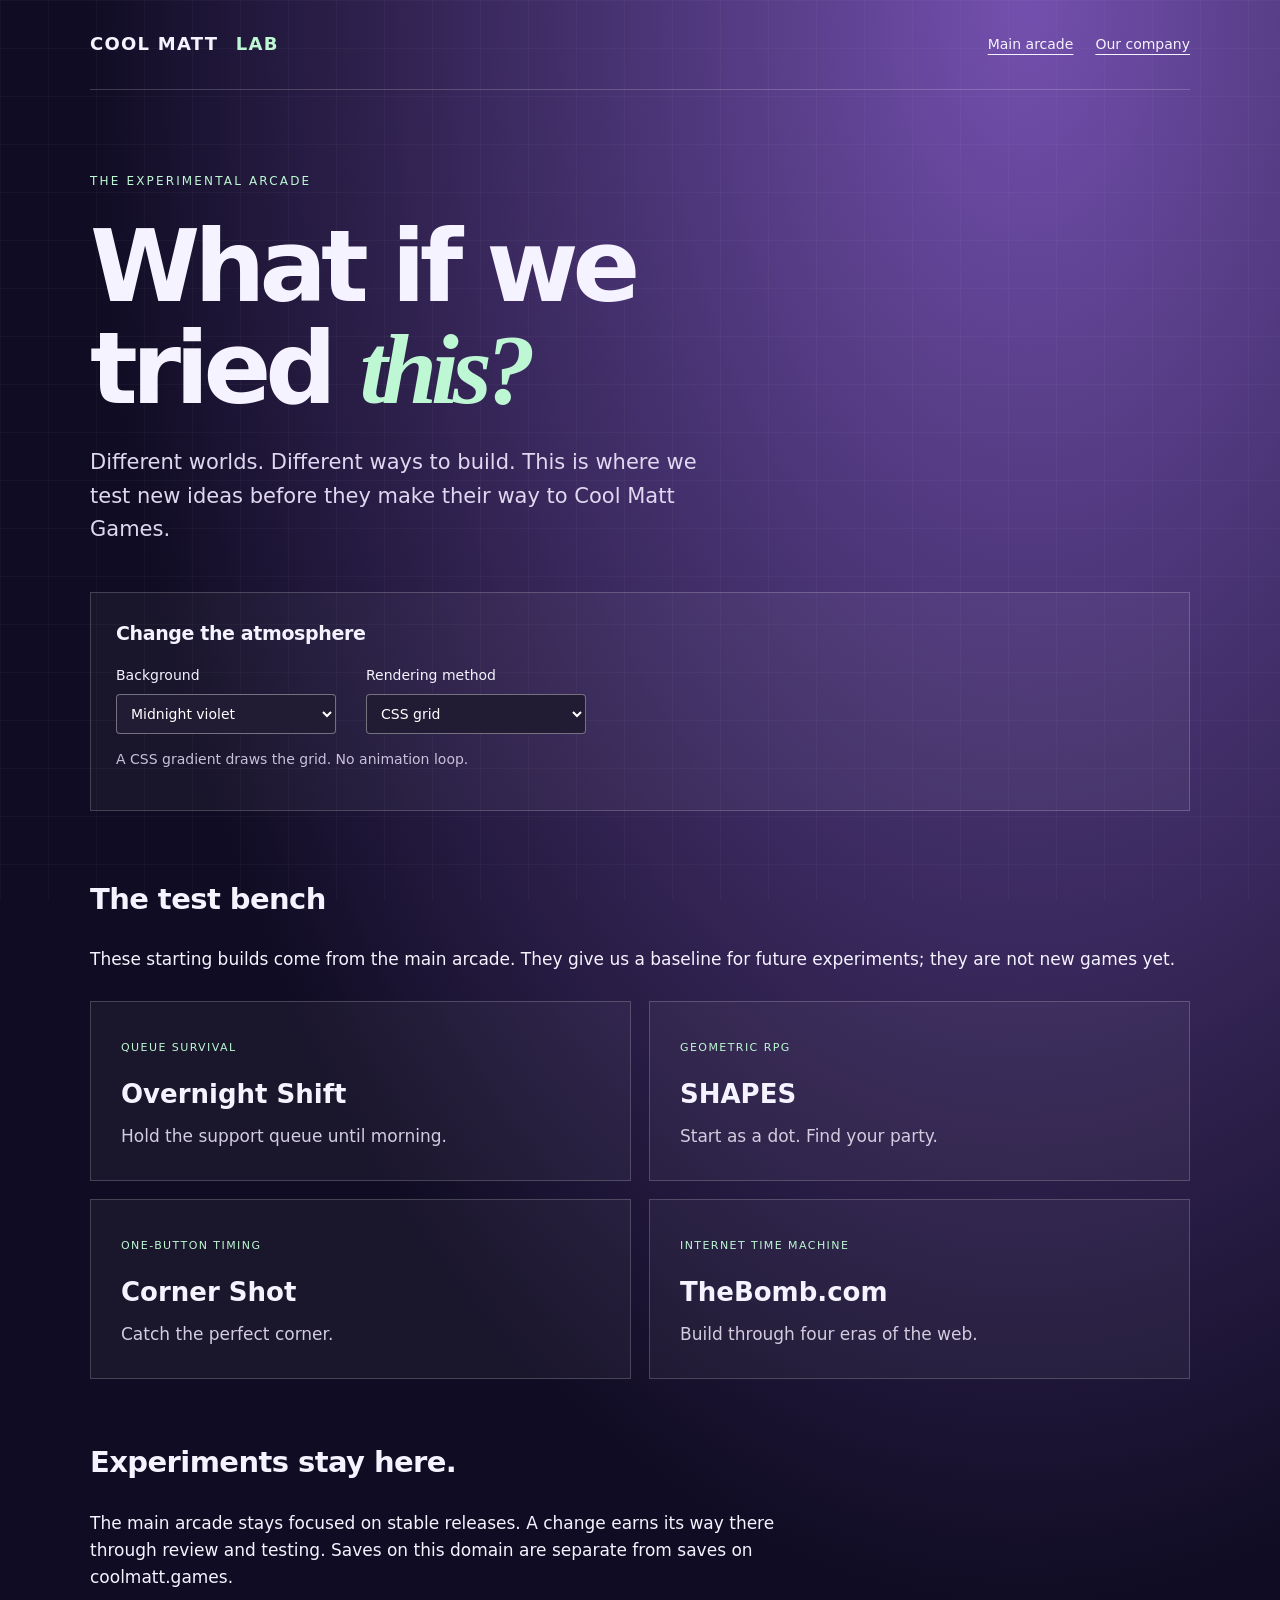
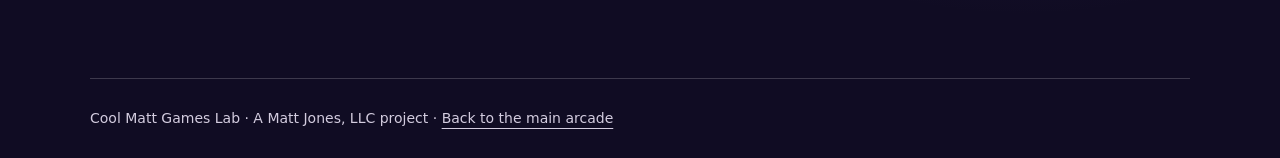
==== index.html @ 9b347f87 "Create experimental arcade with background and rendering controls" ====
<!doctype html><html lang="en"><head><meta charset="utf-8"><meta name="viewport" content="width=device-width,initial-scale=1"><title>Cool Matt Games Lab | Experimental arcade</title><meta name="description" content="The experimental side of Cool Matt Games. Test games, alternate backgrounds, and new ways to build."><link rel="canonical" href="https://coolmattgames.io/"><link rel="icon" href="favicon.svg"><link rel="stylesheet" href="assets/lab.css"><script defer src="assets/lab.js"></script></head><body data-theme="midnight"><canvas id="sky" aria-hidden="true"></canvas><header><a class="brand" href="./">COOL MATT <b>LAB</b></a><nav aria-label="Main"><a href="https://coolmatt.games">Main arcade</a><a href="https://matt-jones.org">Our company</a></nav></header><main><p class="eyebrow">THE EXPERIMENTAL ARCADE</p><h1>What if we<br>tried <em>this?</em></h1><p class="intro">Different worlds. Different ways to build. This is where we test new ideas before they make their way to Cool Matt Games.</p><section class="controls" aria-labelledby="controls-title"><h2 id="controls-title">Change the atmosphere</h2><div><label>Background <select id="theme"><option value="midnight">Midnight violet</option><option value="ocean">Deep ocean</option><option value="ember">Ember glow</option></select></label><label>Rendering method <select id="renderer"><option value="css">CSS grid</option><option value="canvas">Canvas stars</option><option value="plain">Plain background</option></select></label></div><p id="method" aria-live="polite">A CSS gradient draws the grid. No animation loop.</p></section><section aria-labelledby="games-title"><h2 id="games-title">The test bench</h2><p>These starting builds come from the main arcade. They give us a baseline for future experiments; they are not new games yet.</p><div class="games"><a href="games/overnight-shift/"><span>QUEUE SURVIVAL</span><h3>Overnight Shift</h3><p>Hold the support queue until morning.</p></a><a href="games/shapes/"><span>GEOMETRIC RPG</span><h3>SHAPES</h3><p>Start as a dot. Find your party.</p></a><a href="games/corner-shot/"><span>ONE-BUTTON TIMING</span><h3>Corner Shot</h3><p>Catch the perfect corner.</p></a><a href="games/thebomb/"><span>INTERNET TIME MACHINE</span><h3>TheBomb.com</h3><p>Build through four eras of the web.</p></a></div></section><section class="note"><h2>Experiments stay here.</h2><p>The main arcade stays focused on stable releases. A change earns its way there through review and testing. Saves on this domain are separate from saves on coolmatt.games.</p></section></main><footer>Cool Matt Games Lab · A Matt Jones, LLC project · <a href="https://coolmatt.games">Back to the main arcade</a></footer></body></html>
---- assets/lab.css ----
:root{font:17px/1.6 system-ui,sans-serif;color:#f5f3ff;background:#100c23}*{box-sizing:border-box}body{margin:0;--glow:#7350ae;--accent:#bdf7d3;background:radial-gradient(ellipse at 80% 0%,var(--glow),transparent 65%),#100c23;min-height:100vh}body[data-theme=ocean]{--glow:#165c77;--accent:#85edff}body[data-theme=ember]{--glow:#863f33;--accent:#ffd6a0}body::before{content:"";position:fixed;inset:0;pointer-events:none;background-image:linear-gradient(#ffffff08 1px,transparent 1px),linear-gradient(90deg,#ffffff08 1px,transparent 1px);background-size:48px 48px}body[data-renderer=canvas]::before,body[data-renderer=plain]::before{display:none}a{color:inherit;text-underline-offset:5px}a:focus-visible,select:focus-visible{outline:3px solid var(--accent);outline-offset:5px}header,main,footer{position:relative;width:min(1100px,calc(100% - 48px));margin:auto}header{display:flex;align-items:center;justify-content:space-between;padding:30px 0;border-bottom:1px solid #ffffff30}.brand{text-decoration:none;font-size:18px;font-weight:800;letter-spacing:.07em}.brand b{color:var(--accent);margin-left:10px}nav{display:flex;gap:22px;font-size:14px}main{padding:70px 0}.eyebrow{font-size:12px;letter-spacing:.18em;color:var(--accent)}h1{font-size:clamp(52px,8vw,100px);letter-spacing:-.06em;line-height:1.02;margin:25px 0}h1 em{font-family:Georgia,serif;color:var(--accent)}.intro{max-width:620px;font-size:21px;color:#dfd8f0}.controls{margin:45px 0 65px;padding:25px;background:#ffffff0a;border:1px solid #ffffff30}.controls h2{font-size:19px;margin-top:0}.controls>div{display:flex;gap:30px;flex-wrap:wrap}label{font-size:14px;display:grid;gap:8px}select{font:inherit;padding:10px;background:#211b33;color:white;border:1px solid #ffffff60;border-radius:4px;min-width:220px}.controls p{font-size:14px;color:#c9c1db}h2{font-weight:600;font-size:29px;letter-spacing:-.02em}.games{display:grid;grid-template-columns:repeat(2,1fr);gap:18px;margin-top:28px}.games a{display:block;background:#ffffff0b;border:1px solid #ffffff30;padding:30px;text-decoration:none}.games a:hover{border-color:var(--accent);background:#ffffff12}.games span{font-size:11px;letter-spacing:.13em;color:var(--accent)}.games h3{font-size:26px;margin:14px 0 8px}.games p{margin:0;color:#d3ccdf}.note{margin-top:60px;max-width:750px}footer{font-size:14px;padding:28px 0;border-top:1px solid #ffffff30;color:#d3ccdf}#sky{position:fixed;inset:0;width:100%;height:100%;pointer-events:none;display:none}body[data-renderer=canvas] #sky{display:block}@media(max-width:600px){header{align-items:flex-start;gap:20px;flex-direction:column}main{padding-top:40px}.games{grid-template-columns:1fr}.controls>div{flex-direction:column}.intro{font-size:18px}}
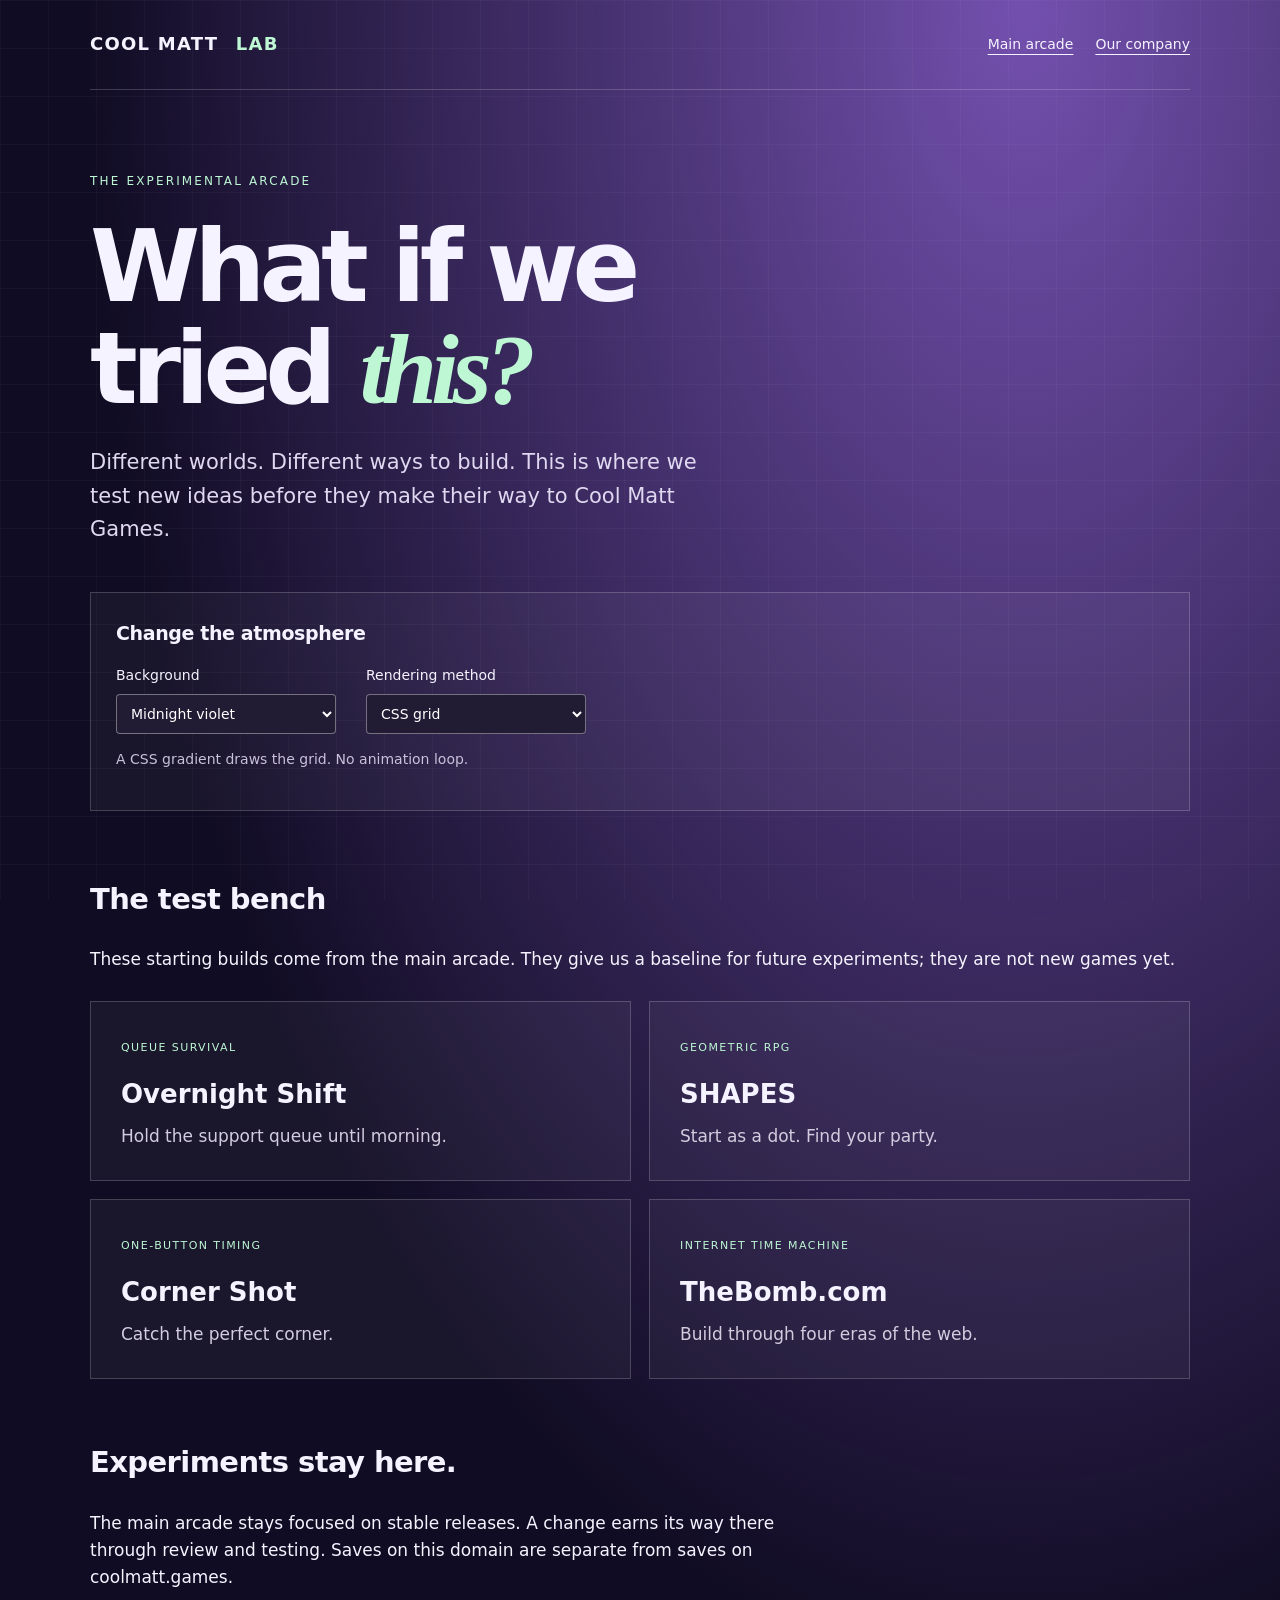
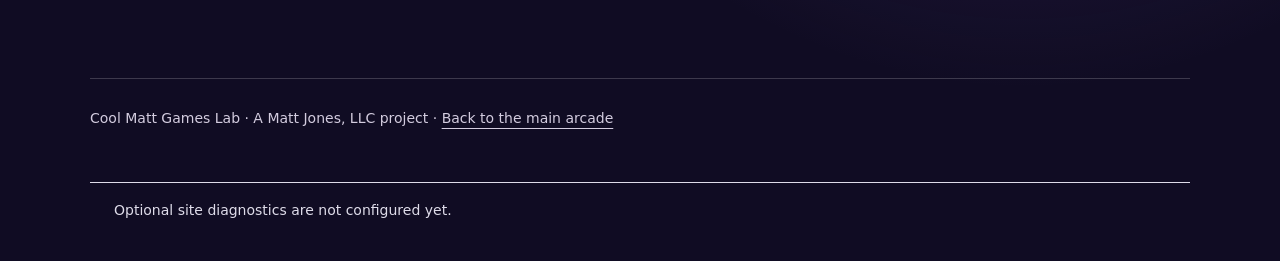
==== commit ff84d1ef: "Add isolated lab monitoring and release script" ====
--- a/index.html
+++ b/index.html
@@ -1 +1,3 @@
-<!doctype html><html lang="en"><head><meta charset="utf-8"><meta name="viewport" content="width=device-width,initial-scale=1"><title>Cool Matt Games Lab | Experimental arcade</title><meta name="description" content="The experimental side of Cool Matt Games. Test games, alternate backgrounds, and new ways to build."><link rel="canonical" href="https://coolmattgames.io/"><link rel="icon" href="favicon.svg"><link rel="stylesheet" href="assets/lab.css"><script defer src="assets/lab.js"></script></head><body data-theme="midnight"><canvas id="sky" aria-hidden="true"></canvas><header><a class="brand" href="./">COOL MATT <b>LAB</b></a><nav aria-label="Main"><a href="https://coolmatt.games">Main arcade</a><a href="https://matt-jones.org">Our company</a></nav></header><main><p class="eyebrow">THE EXPERIMENTAL ARCADE</p><h1>What if we<br>tried <em>this?</em></h1><p class="intro">Different worlds. Different ways to build. This is where we test new ideas before they make their way to Cool Matt Games.</p><section class="controls" aria-labelledby="controls-title"><h2 id="controls-title">Change the atmosphere</h2><div><label>Background <select id="theme"><option value="midnight">Midnight violet</option><option value="ocean">Deep ocean</option><option value="ember">Ember glow</option></select></label><label>Rendering method <select id="renderer"><option value="css">CSS grid</option><option value="canvas">Canvas stars</option><option value="plain">Plain background</option></select></label></div><p id="method" aria-live="polite">A CSS gradient draws the grid. No animation loop.</p></section><section aria-labelledby="games-title"><h2 id="games-title">The test bench</h2><p>These starting builds come from the main arcade. They give us a baseline for future experiments; they are not new games yet.</p><div class="games"><a href="games/overnight-shift/"><span>QUEUE SURVIVAL</span><h3>Overnight Shift</h3><p>Hold the support queue until morning.</p></a><a href="games/shapes/"><span>GEOMETRIC RPG</span><h3>SHAPES</h3><p>Start as a dot. Find your party.</p></a><a href="games/corner-shot/"><span>ONE-BUTTON TIMING</span><h3>Corner Shot</h3><p>Catch the perfect corner.</p></a><a href="games/thebomb/"><span>INTERNET TIME MACHINE</span><h3>TheBomb.com</h3><p>Build through four eras of the web.</p></a></div></section><section class="note"><h2>Experiments stay here.</h2><p>The main arcade stays focused on stable releases. A change earns its way there through review and testing. Saves on this domain are separate from saves on coolmatt.games.</p></section></main><footer>Cool Matt Games Lab · A Matt Jones, LLC project · <a href="https://coolmatt.games">Back to the main arcade</a></footer></body></html>+<!doctype html><html lang="en"><head><meta charset="utf-8"><meta name="viewport" content="width=device-width,initial-scale=1"><title>Cool Matt Games Lab | Experimental arcade</title><meta name="description" content="The experimental side of Cool Matt Games. Test games, alternate backgrounds, and new ways to build."><link rel="canonical" href="https://coolmattgames.io/"><link rel="icon" href="favicon.svg"><link rel="stylesheet" href="assets/lab.css"><script defer src="assets/lab.js"></script><script defer src="./assets/monitoring-config.js"></script>
+<script defer src="./assets/monitoring.js"></script>
+</head><body data-theme="midnight"><canvas id="sky" aria-hidden="true"></canvas><header><a class="brand" href="./">COOL MATT <b>LAB</b></a><nav aria-label="Main"><a href="https://coolmatt.games">Main arcade</a><a href="https://matt-jones.org">Our company</a></nav></header><main><p class="eyebrow">THE EXPERIMENTAL ARCADE</p><h1>What if we<br>tried <em>this?</em></h1><p class="intro">Different worlds. Different ways to build. This is where we test new ideas before they make their way to Cool Matt Games.</p><section class="controls" aria-labelledby="controls-title"><h2 id="controls-title">Change the atmosphere</h2><div><label>Background <select id="theme"><option value="midnight">Midnight violet</option><option value="ocean">Deep ocean</option><option value="ember">Ember glow</option></select></label><label>Rendering method <select id="renderer"><option value="css">CSS grid</option><option value="canvas">Canvas stars</option><option value="plain">Plain background</option></select></label></div><p id="method" aria-live="polite">A CSS gradient draws the grid. No animation loop.</p></section><section aria-labelledby="games-title"><h2 id="games-title">The test bench</h2><p>These starting builds come from the main arcade. They give us a baseline for future experiments; they are not new games yet.</p><div class="games"><a href="games/overnight-shift/"><span>QUEUE SURVIVAL</span><h3>Overnight Shift</h3><p>Hold the support queue until morning.</p></a><a href="games/shapes/"><span>GEOMETRIC RPG</span><h3>SHAPES</h3><p>Start as a dot. Find your party.</p></a><a href="games/corner-shot/"><span>ONE-BUTTON TIMING</span><h3>Corner Shot</h3><p>Catch the perfect corner.</p></a><a href="games/thebomb/"><span>INTERNET TIME MACHINE</span><h3>TheBomb.com</h3><p>Build through four eras of the web.</p></a></div></section><section class="note"><h2>Experiments stay here.</h2><p>The main arcade stays focused on stable releases. A change earns its way there through review and testing. Saves on this domain are separate from saves on coolmatt.games.</p></section></main><footer>Cool Matt Games Lab · A Matt Jones, LLC project · <a href="https://coolmatt.games">Back to the main arcade</a></footer></body></html>
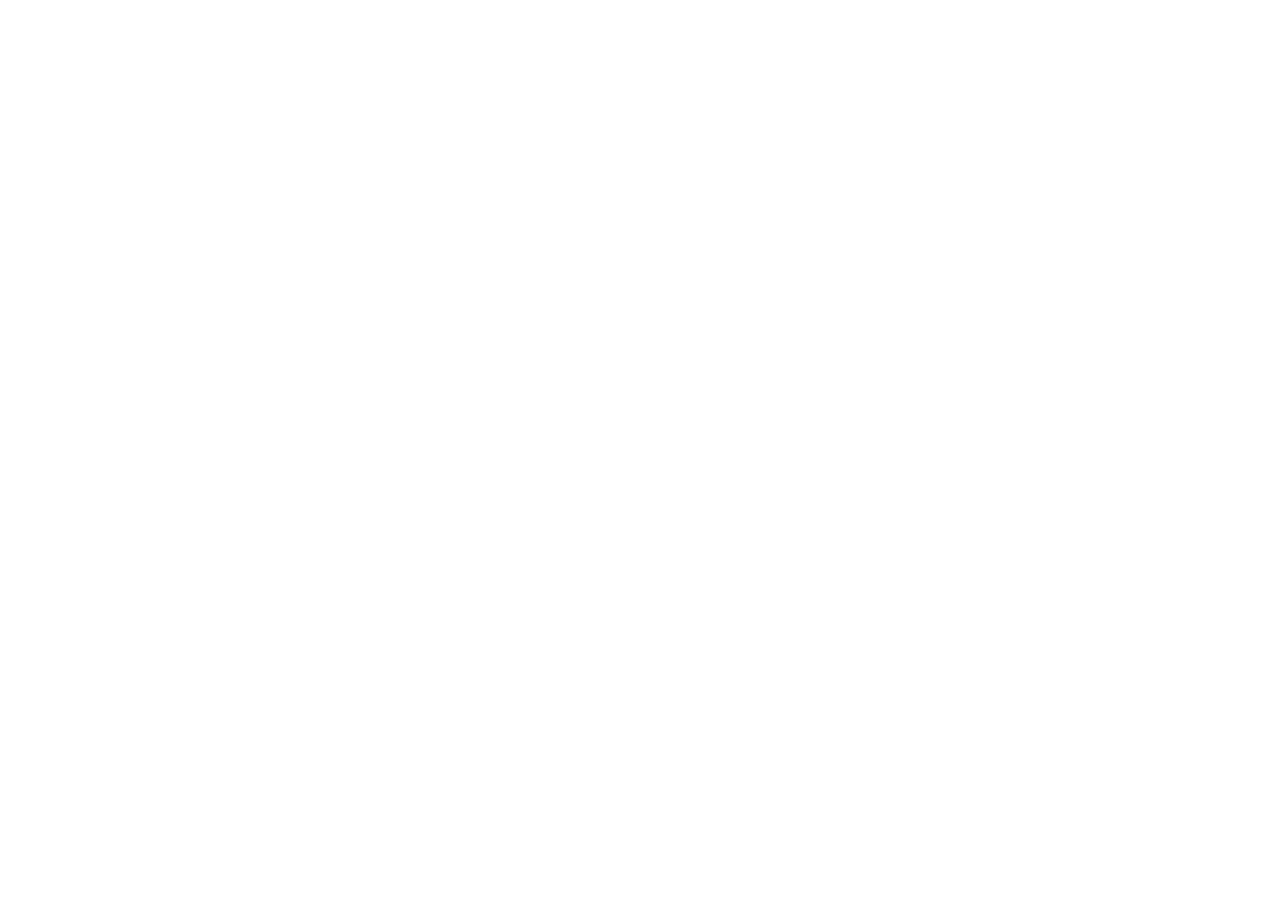
==== commit 762a3c63: "Forward coolmattgames.io to matt-jones.org The lab is not ready to be public. Publish only a forward" ====
--- a/index.html
+++ b/index.html
@@ -1,3 +1,15 @@
-<!doctype html><html lang="en"><head><meta charset="utf-8"><meta name="viewport" content="width=device-width,initial-scale=1"><title>Cool Matt Games Lab | Experimental arcade</title><meta name="description" content="The experimental side of Cool Matt Games. Test games, alternate backgrounds, and new ways to build."><link rel="canonical" href="https://coolmattgames.io/"><link rel="icon" href="favicon.svg"><link rel="stylesheet" href="assets/lab.css"><script defer src="assets/lab.js"></script><script defer src="./assets/monitoring-config.js"></script>
-<script defer src="./assets/monitoring.js"></script>
-</head><body data-theme="midnight"><canvas id="sky" aria-hidden="true"></canvas><header><a class="brand" href="./">COOL MATT <b>LAB</b></a><nav aria-label="Main"><a href="https://coolmatt.games">Main arcade</a><a href="https://matt-jones.org">Our company</a></nav></header><main><p class="eyebrow">THE EXPERIMENTAL ARCADE</p><h1>What if we<br>tried <em>this?</em></h1><p class="intro">Different worlds. Different ways to build. This is where we test new ideas before they make their way to Cool Matt Games.</p><section class="controls" aria-labelledby="controls-title"><h2 id="controls-title">Change the atmosphere</h2><div><label>Background <select id="theme"><option value="midnight">Midnight violet</option><option value="ocean">Deep ocean</option><option value="ember">Ember glow</option></select></label><label>Rendering method <select id="renderer"><option value="css">CSS grid</option><option value="canvas">Canvas stars</option><option value="plain">Plain background</option></select></label></div><p id="method" aria-live="polite">A CSS gradient draws the grid. No animation loop.</p></section><section aria-labelledby="games-title"><h2 id="games-title">The test bench</h2><p>These starting builds come from the main arcade. They give us a baseline for future experiments; they are not new games yet.</p><div class="games"><a href="games/overnight-shift/"><span>QUEUE SURVIVAL</span><h3>Overnight Shift</h3><p>Hold the support queue until morning.</p></a><a href="games/shapes/"><span>GEOMETRIC RPG</span><h3>SHAPES</h3><p>Start as a dot. Find your party.</p></a><a href="games/corner-shot/"><span>ONE-BUTTON TIMING</span><h3>Corner Shot</h3><p>Catch the perfect corner.</p></a><a href="games/thebomb/"><span>INTERNET TIME MACHINE</span><h3>TheBomb.com</h3><p>Build through four eras of the web.</p></a></div></section><section class="note"><h2>Experiments stay here.</h2><p>The main arcade stays focused on stable releases. A change earns its way there through review and testing. Saves on this domain are separate from saves on coolmatt.games.</p></section></main><footer>Cool Matt Games Lab · A Matt Jones, LLC project · <a href="https://coolmatt.games">Back to the main arcade</a></footer></body></html>+<!doctype html>
+<html lang="en">
+<head>
+<meta charset="utf-8">
+<title>Matt Jones, LLC</title>
+<meta name="viewport" content="width=device-width, initial-scale=1">
+<link rel="canonical" href="https://matt-jones.org/">
+<meta http-equiv="refresh" content="0; url=https://matt-jones.org/">
+<script>location.replace("https://matt-jones.org/");</script>
+<style>body{font:16px/1.5 system-ui,sans-serif;margin:3rem auto;max-width:32rem;padding:0 1rem;color:#222;background:#fff}</style>
+</head>
+<body>
+<p>This address now points to <a href="https://matt-jones.org/">matt-jones.org</a>.</p>
+</body>
+</html>
